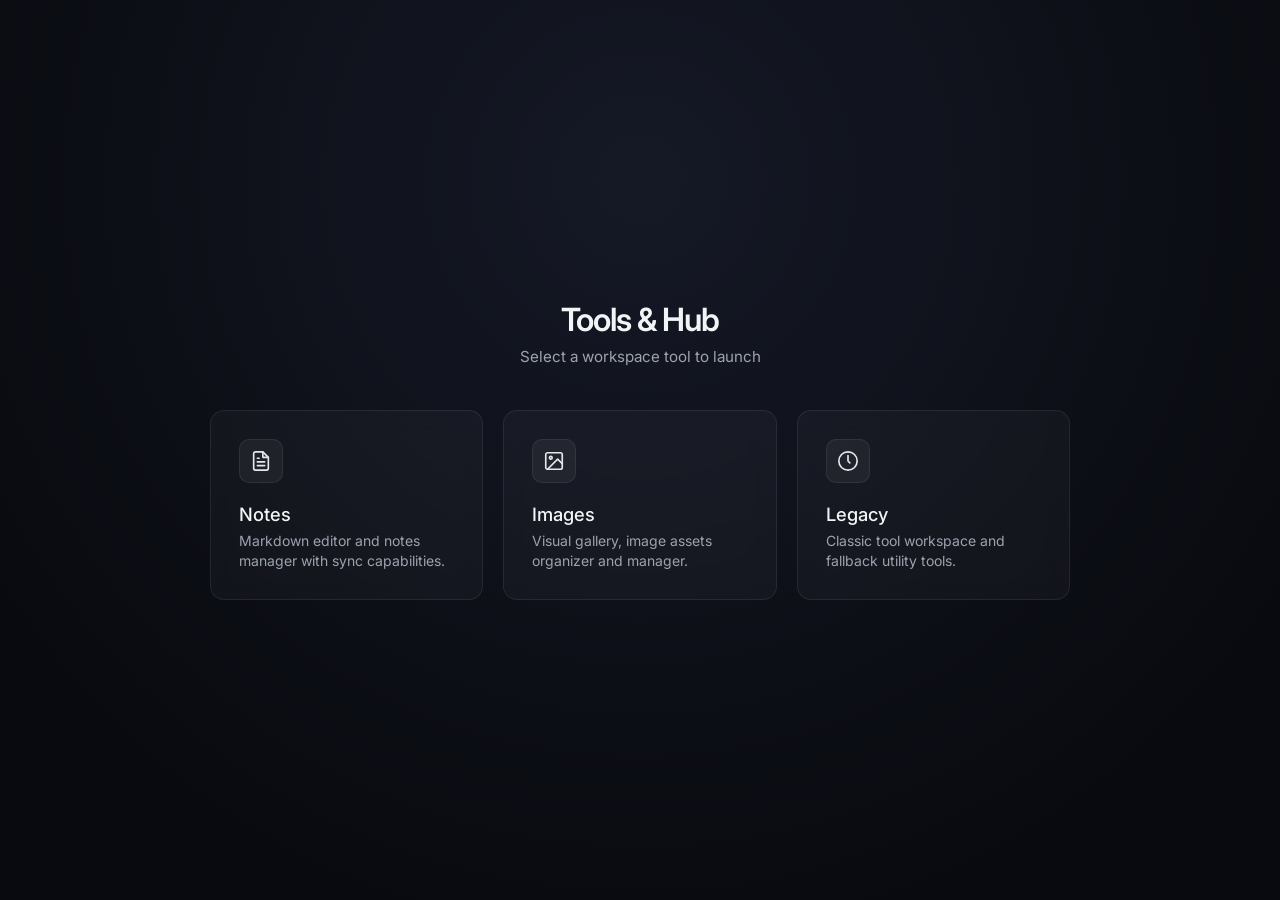
==== index.html @ 608db0ad "bug-fixation" ====
<!DOCTYPE html>
<html lang="en">
<head>
  <meta charset="UTF-8">
  <meta name="viewport" content="width=device-width, initial-scale=1.0">
  <title>Workspace Hub</title>
  <link rel="preconnect" href="https://fonts.googleapis.com">
  <link rel="preconnect" href="https://fonts.gstatic.com" crossorigin>
  <link href="https://fonts.googleapis.com/css2?family=Inter:wght@400;500;600&display=swap" rel="stylesheet">
  <style>
    :root {
      --bg: #090a0f;
      --card-bg: rgba(255, 255, 255, 0.03);
      --card-border: rgba(255, 255, 255, 0.08);
      --card-hover-border: rgba(255, 255, 255, 0.22);
      --card-hover-bg: rgba(255, 255, 255, 0.06);
      --text-main: #f3f4f6;
      --text-muted: #9ca3af;
      --accent: #3b82f6;
    }

    * {
      box-sizing: border-box;
      margin: 0;
      padding: 0;
    }

    body {
      font-family: 'Inter', -apple-system, BlinkMacSystemFont, sans-serif;
      background: radial-gradient(circle at 50% 20%, #151926 0%, var(--bg) 80%);
      color: var(--text-main);
      min-height: 100vh;
      display: flex;
      flex-direction: column;
      align-items: center;
      justify-content: center;
      padding: 2rem 1.5rem;
    }

    header {
      text-align: center;
      margin-bottom: 2.75rem;
    }

    header h1 {
      font-size: 2rem;
      font-weight: 600;
      letter-spacing: -0.03em;
      margin-bottom: 0.5rem;
    }

    header p {
      font-size: 0.95rem;
      color: var(--text-muted);
    }

    .grid {
      display: grid;
      grid-template-columns: repeat(auto-fit, minmax(240px, 1fr));
      gap: 1.25rem;
      width: 100%;
      max-width: 860px;
    }

    .card {
      position: relative;
      display: flex;
      flex-direction: column;
      align-items: flex-start;
      padding: 1.75rem;
      background: var(--card-bg);
      border: 1px solid var(--card-border);
      border-radius: 14px;
      text-decoration: none;
      color: inherit;
      backdrop-filter: blur(10px);
      -webkit-backdrop-filter: blur(10px);
      transition: all 0.2s cubic-bezier(0.16, 1, 0.3, 1);
    }

    .card:hover {
      transform: translateY(-3px);
      border-color: var(--card-hover-border);
      background: var(--card-hover-bg);
      box-shadow: 0 12px 32px rgba(0, 0, 0, 0.4);
    }

    .icon-wrapper {
      width: 44px;
      height: 44px;
      display: flex;
      align-items: center;
      justify-content: center;
      border-radius: 10px;
      background: rgba(255, 255, 255, 0.05);
      border: 1px solid rgba(255, 255, 255, 0.07);
      margin-bottom: 1.25rem;
      color: #e5e7eb;
      transition: background 0.2s ease, transform 0.2s ease;
    }

    .card:hover .icon-wrapper {
      background: rgba(255, 255, 255, 0.1);
      transform: scale(1.05);
    }

    .card h2 {
      font-size: 1.15rem;
      font-weight: 500;
      margin-bottom: 0.4rem;
      display: flex;
      align-items: center;
      gap: 0.4rem;
      width: 100%;
    }

    .card h2 .arrow {
      margin-left: auto;
      font-size: 0.9rem;
      opacity: 0;
      transform: translateX(-4px);
      transition: all 0.2s ease;
      color: var(--text-muted);
    }

    .card:hover h2 .arrow {
      opacity: 1;
      transform: translateX(0);
      color: var(--text-main);
    }

    .card p {
      font-size: 0.875rem;
      color: var(--text-muted);
      line-height: 1.45;
    }

    @media (max-width: 640px) {
      .grid {
        grid-template-columns: 1fr;
      }
      header h1 {
        font-size: 1.6rem;
      }
    }
  </style>
</head>
<body>

  <header>
    <h1>Tools & Hub</h1>
    <p>Select a workspace tool to launch</p>
  </header>

  <main class="grid">
    <!-- Notes Card -->
    <a href="notes.html" class="card">
      <div class="icon-wrapper">
        <svg width="22" height="22" viewBox="0 0 24 24" fill="none" stroke="currentColor" stroke-width="1.8" stroke-linecap="round" stroke-linejoin="round">
          <path d="M14 2H6a2 2 0 0 0-2 2v16a2 2 0 0 0 2 2h12a2 2 0 0 0 2-2V8z"></path>
          <polyline points="14 2 14 8 20 8"></polyline>
          <line x1="16" y1="13" x2="8" y2="13"></line>
          <line x1="16" y1="17" x2="8" y2="17"></line>
          <line x1="10" y1="9" x2="8" y2="9"></line>
        </svg>
      </div>
      <h2>Notes <span class="arrow">→</span></h2>
      <p>Markdown editor and notes manager with sync capabilities.</p>
    </a>

    <!-- Images Card -->
    <a href="images.html" class="card">
      <div class="icon-wrapper">
        <svg width="22" height="22" viewBox="0 0 24 24" fill="none" stroke="currentColor" stroke-width="1.8" stroke-linecap="round" stroke-linejoin="round">
          <rect x="3" y="3" width="18" height="18" rx="2" ry="2"></rect>
          <circle cx="8.5" cy="8.5" r="1.5"></circle>
          <polyline points="21 15 16 10 5 21"></polyline>
        </svg>
      </div>
      <h2>Images <span class="arrow">→</span></h2>
      <p>Visual gallery, image assets organizer and manager.</p>
    </a>

    <!-- Legacy Card -->
    <a href="legacy/index.html" class="card">
      <div class="icon-wrapper">
        <svg width="22" height="22" viewBox="0 0 24 24" fill="none" stroke="currentColor" stroke-width="1.8" stroke-linecap="round" stroke-linejoin="round">
          <circle cx="12" cy="12" r="10"></circle>
          <polyline points="12 6 12 12 14 14"></polyline>
        </svg>
      </div>
      <h2>Legacy <span class="arrow">→</span></h2>
      <p>Classic tool workspace and fallback utility tools.</p>
    </a>
  </main>

</body>
</html>
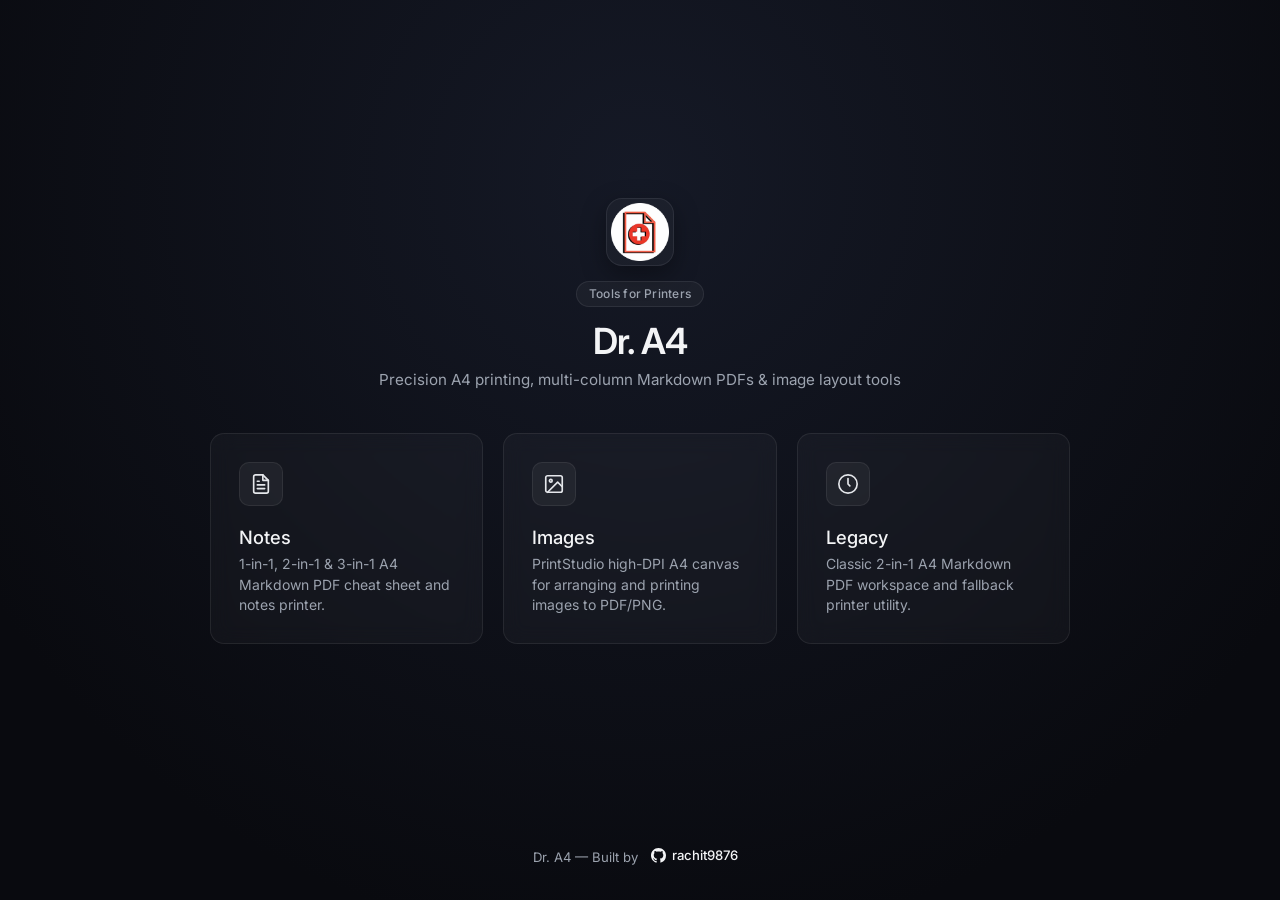
==== commit 213436dc: "new logo" ====
--- a/index.html
+++ b/index.html
@@ -3,7 +3,98 @@
 <head>
   <meta charset="UTF-8">
   <meta name="viewport" content="width=device-width, initial-scale=1.0">
-  <title>Workspace Hub</title>
+  <title>Dr. A4 (Dr A4) — Tools for Printers, A4 Cheat Sheets &amp; Print Layout Studio</title>
+
+  <!-- Primary SEO Meta Tags -->
+  <meta name="title" content="Dr. A4 (Dr A4) — Tools for Printers, A4 Cheat Sheets &amp; Print Layout Studio">
+  <meta name="description" content="Dr. A4 (Dr A4) by rachit9876: Minimalist web tools for printers. Create multi-column A4 Markdown PDF cheat sheets, high-DPI print image layouts, and print-ready documents.">
+  <meta name="keywords" content="Dr. A4, Dr A4, tools for printers, A4 printer tools, A4 cheat sheet generator, A4 markdown PDF, print layout studio, A4 image printer, 2-in-1 A4 print, 3-in-1 A4 print, rachit9876">
+  <meta name="author" content="rachit9876">
+  <meta name="robots" content="index, follow, max-image-preview:large, max-snippet:-1">
+  <meta name="application-name" content="Dr. A4">
+  <meta name="theme-color" content="#090a0f">
+
+  <!-- Favicons -->
+  <link rel="icon" type="image/webp" href="logo.webp">
+  <link rel="shortcut icon" type="image/webp" href="logo.webp">
+  <link rel="apple-touch-icon" href="logo.webp">
+
+  <!-- Open Graph / Social -->
+  <meta property="og:type" content="website">
+  <meta property="og:site_name" content="Dr. A4">
+  <meta property="og:title" content="Dr. A4 (Dr A4) — Tools for Printers">
+  <meta property="og:description" content="Precision A4 printing utilities: multi-column Markdown PDF cheat sheets, high-DPI image print layout studio, and classic A4 print tools by rachit9876.">
+  <meta property="og:image" content="logo.webp">
+  <meta property="og:image:type" content="image/webp">
+  <meta property="og:image:alt" content="Dr. A4 — Tools for Printers Logo">
+
+  <!-- Twitter Card -->
+  <meta name="twitter:card" content="summary_large_image">
+  <meta name="twitter:title" content="Dr. A4 (Dr A4) — Tools for Printers">
+  <meta name="twitter:description" content="Precision A4 printing utilities: multi-column Markdown PDF cheat sheets and high-DPI image print layout studio by rachit9876.">
+  <meta name="twitter:image" content="logo.webp">
+  <meta name="twitter:image:alt" content="Dr. A4 — Tools for Printers Logo">
+
+  <!-- JSON-LD Structured Data for Search Engines -->
+  <script type="application/ld+json">
+  {
+    "@context": "https://schema.org",
+    "@graph": [
+      {
+        "@type": "WebSite",
+        "name": "Dr. A4",
+        "alternateName": ["Dr A4", "Dr. A4 Printer Tools", "Dr A4 Tools for Printers"],
+        "image": "logo.webp",
+        "description": "Minimalist web tools for printers: multi-column A4 Markdown PDF cheat sheets and high-DPI image print layout studio.",
+        "author": {
+          "@type": "Person",
+          "name": "rachit9876",
+          "url": "https://github.com/rachit9876"
+        }
+      },
+      {
+        "@type": "SoftwareApplication",
+        "name": "Dr. A4",
+        "alternateName": "Dr A4",
+        "image": "logo.webp",
+        "applicationCategory": "UtilitiesApplication",
+        "operatingSystem": "Web Browser",
+        "offers": {
+          "@type": "Offer",
+          "price": "0",
+          "priceCurrency": "USD"
+        },
+        "description": "Suite of tools for printers including A4 Markdown PDF Notes pagination, PrintStudio A4 image canvas, and Legacy 2-in-1 A4 sheet generator.",
+        "creator": {
+          "@type": "Person",
+          "name": "rachit9876",
+          "sameAs": "https://github.com/rachit9876"
+        },
+        "hasPart": [
+          {
+            "@type": "WebApplication",
+            "name": "Dr. A4 Notes — A4 Markdown PDF",
+            "url": "notes.html",
+            "description": "Multi-column 1-in-1, 2-in-1, and 3-in-1 A4 Markdown PDF cheat sheet generator."
+          },
+          {
+            "@type": "WebApplication",
+            "name": "Dr. A4 Images — PrintStudio",
+            "url": "images.html",
+            "description": "High-DPI A4 image print layout studio with PDF, PNG, and JPEG export."
+          },
+          {
+            "@type": "WebApplication",
+            "name": "Dr. A4 Legacy",
+            "url": "legacy/index.html",
+            "description": "Classic 2-in-1 A4 Markdown PDF print workspace."
+          }
+        ]
+      }
+    ]
+  }
+  </script>
+
   <link rel="preconnect" href="https://fonts.googleapis.com">
   <link rel="preconnect" href="https://fonts.gstatic.com" crossorigin>
   <link href="https://fonts.googleapis.com/css2?family=Inter:wght@400;500;600&display=swap" rel="stylesheet">
@@ -33,20 +124,59 @@
       display: flex;
       flex-direction: column;
       align-items: center;
+      justify-content: space-between;
+      padding: 3rem 1.5rem 2rem;
+    }
+
+    .center-wrap {
+      display: flex;
+      flex-direction: column;
+      align-items: center;
       justify-content: center;
-      padding: 2rem 1.5rem;
+      flex: 1;
+      width: 100%;
     }
 
     header {
       text-align: center;
       margin-bottom: 2.75rem;
+      display: flex;
+      flex-direction: column;
+      align-items: center;
+    }
+
+    .brand-logo {
+      width: 68px;
+      height: 68px;
+      object-fit: contain;
+      border-radius: 16px;
+      margin-bottom: 0.9rem;
+      border: 1px solid var(--card-border);
+      background: rgba(255, 255, 255, 0.03);
+      padding: 4px;
+      box-shadow: 0 8px 24px rgba(0, 0, 0, 0.35);
+    }
+
+    .badge {
+      display: inline-flex;
+      align-items: center;
+      gap: 0.4rem;
+      font-size: 0.75rem;
+      font-weight: 500;
+      color: var(--text-muted);
+      background: rgba(255, 255, 255, 0.04);
+      border: 1px solid var(--card-border);
+      padding: 0.28rem 0.75rem;
+      border-radius: 999px;
+      margin-bottom: 0.75rem;
+      letter-spacing: 0.02em;
     }
 
     header h1 {
-      font-size: 2rem;
+      font-size: 2.25rem;
       font-weight: 600;
       letter-spacing: -0.03em;
-      margin-bottom: 0.5rem;
+      margin-bottom: 0.45rem;
     }
 
     header p {
@@ -135,64 +265,101 @@
       line-height: 1.45;
     }
 
+    footer {
+      margin-top: 3rem;
+      text-align: center;
+      font-size: 0.82rem;
+      color: var(--text-muted);
+    }
+
+    footer a {
+      color: var(--text-main);
+      text-decoration: none;
+      font-weight: 500;
+      display: inline-flex;
+      align-items: center;
+      gap: 0.35rem;
+      padding: 0.3rem 0.6rem;
+      border-radius: 6px;
+      transition: background 0.15s ease;
+    }
+
+    footer a:hover {
+      background: rgba(255, 255, 255, 0.06);
+    }
+
     @media (max-width: 640px) {
       .grid {
         grid-template-columns: 1fr;
       }
       header h1 {
-        font-size: 1.6rem;
+        font-size: 1.8rem;
       }
     }
   </style>
 </head>
 <body>
 
-  <header>
-    <h1>Tools & Hub</h1>
-    <p>Select a workspace tool to launch</p>
-  </header>
-
-  <main class="grid">
-    <!-- Notes Card -->
-    <a href="notes.html" class="card">
-      <div class="icon-wrapper">
-        <svg width="22" height="22" viewBox="0 0 24 24" fill="none" stroke="currentColor" stroke-width="1.8" stroke-linecap="round" stroke-linejoin="round">
-          <path d="M14 2H6a2 2 0 0 0-2 2v16a2 2 0 0 0 2 2h12a2 2 0 0 0 2-2V8z"></path>
-          <polyline points="14 2 14 8 20 8"></polyline>
-          <line x1="16" y1="13" x2="8" y2="13"></line>
-          <line x1="16" y1="17" x2="8" y2="17"></line>
-          <line x1="10" y1="9" x2="8" y2="9"></line>
-        </svg>
-      </div>
-      <h2>Notes <span class="arrow">→</span></h2>
-      <p>Markdown editor and notes manager with sync capabilities.</p>
+  <div class="center-wrap">
+    <header>
+      <img src="logo.webp" alt="Dr. A4 Logo" class="brand-logo" width="68" height="68">
+      <div class="badge">Tools for Printers</div>
+      <h1>Dr. A4</h1>
+      <p>Precision A4 printing, multi-column Markdown PDFs &amp; image layout tools</p>
+    </header>
+
+    <main class="grid" aria-label="Dr. A4 Printer Tools">
+      <!-- Notes Card -->
+      <a href="notes.html" class="card" title="Dr. A4 Notes — Multi-Column A4 Markdown PDF Generator">
+        <div class="icon-wrapper" aria-hidden="true">
+          <svg width="22" height="22" viewBox="0 0 24 24" fill="none" stroke="currentColor" stroke-width="1.8" stroke-linecap="round" stroke-linejoin="round">
+            <path d="M14 2H6a2 2 0 0 0-2 2v16a2 2 0 0 0 2 2h12a2 2 0 0 0 2-2V8z"></path>
+            <polyline points="14 2 14 8 20 8"></polyline>
+            <line x1="16" y1="13" x2="8" y2="13"></line>
+            <line x1="16" y1="17" x2="8" y2="17"></line>
+            <line x1="10" y1="9" x2="8" y2="9"></line>
+          </svg>
+        </div>
+        <h2>Notes <span class="arrow">→</span></h2>
+        <p>1-in-1, 2-in-1 &amp; 3-in-1 A4 Markdown PDF cheat sheet and notes printer.</p>
+      </a>
+
+      <!-- Images Card -->
+      <a href="images.html" class="card" title="Dr. A4 Images — High-DPI A4 Print Layout Studio">
+        <div class="icon-wrapper" aria-hidden="true">
+          <svg width="22" height="22" viewBox="0 0 24 24" fill="none" stroke="currentColor" stroke-width="1.8" stroke-linecap="round" stroke-linejoin="round">
+            <rect x="3" y="3" width="18" height="18" rx="2" ry="2"></rect>
+            <circle cx="8.5" cy="8.5" r="1.5"></circle>
+            <polyline points="21 15 16 10 5 21"></polyline>
+          </svg>
+        </div>
+        <h2>Images <span class="arrow">→</span></h2>
+        <p>PrintStudio high-DPI A4 canvas for arranging and printing images to PDF/PNG.</p>
+      </a>
+
+      <!-- Legacy Card -->
+      <a href="legacy/index.html" class="card" title="Dr. A4 Legacy — Classic 2-in-1 A4 Print Tool">
+        <div class="icon-wrapper" aria-hidden="true">
+          <svg width="22" height="22" viewBox="0 0 24 24" fill="none" stroke="currentColor" stroke-width="1.8" stroke-linecap="round" stroke-linejoin="round">
+            <circle cx="12" cy="12" r="10"></circle>
+            <polyline points="12 6 12 12 14 14"></polyline>
+          </svg>
+        </div>
+        <h2>Legacy <span class="arrow">→</span></h2>
+        <p>Classic 2-in-1 A4 Markdown PDF workspace and fallback printer utility.</p>
+      </a>
+    </main>
+  </div>
+
+  <footer>
+    <span>Dr. A4 — Built by</span>
+    <a href="https://github.com/rachit9876" target="_blank" rel="noopener noreferrer" aria-label="rachit9876 on GitHub">
+      <svg width="15" height="15" viewBox="0 0 24 24" fill="currentColor" aria-hidden="true">
+        <path d="M12 0C5.37 0 0 5.37 0 12c0 5.31 3.435 9.795 8.205 11.385.6.105.825-.255.825-.57 0-.285-.015-1.23-.015-2.235-3.015.555-3.795-.735-4.035-1.41-.135-.345-.72-1.41-1.23-1.695-.42-.225-1.02-.78-.015-.795.945-.015 1.62.87 1.845 1.23 1.08 1.815 2.805 1.305 3.495.99.105-.78.42-1.305.765-1.605-2.67-.3-5.46-1.335-5.46-5.925 0-1.305.465-2.385 1.23-3.225-.12-.3-.54-1.53.12-3.18 0 0 1.005-.315 3.3 1.23.96-.27 1.98-.405 3-.405s2.04.135 3 .405c2.295-1.56 3.3-1.23 3.3-1.23.66 1.65.24 2.88.12 3.18.765.84 1.23 1.905 1.23 3.225 0 4.605-2.805 5.625-5.475 5.925.435.375.81 1.095.81 2.22 0 1.605-.015 2.895-.015 3.3 0 .315.225.69.825.57A12.02 12.02 0 0 0 24 12c0-6.63-5.37-12-12-12z"/>
+      </svg>
+      rachit9876
     </a>
-
-    <!-- Images Card -->
-    <a href="images.html" class="card">
-      <div class="icon-wrapper">
-        <svg width="22" height="22" viewBox="0 0 24 24" fill="none" stroke="currentColor" stroke-width="1.8" stroke-linecap="round" stroke-linejoin="round">
-          <rect x="3" y="3" width="18" height="18" rx="2" ry="2"></rect>
-          <circle cx="8.5" cy="8.5" r="1.5"></circle>
-          <polyline points="21 15 16 10 5 21"></polyline>
-        </svg>
-      </div>
-      <h2>Images <span class="arrow">→</span></h2>
-      <p>Visual gallery, image assets organizer and manager.</p>
-    </a>
-
-    <!-- Legacy Card -->
-    <a href="legacy/index.html" class="card">
-      <div class="icon-wrapper">
-        <svg width="22" height="22" viewBox="0 0 24 24" fill="none" stroke="currentColor" stroke-width="1.8" stroke-linecap="round" stroke-linejoin="round">
-          <circle cx="12" cy="12" r="10"></circle>
-          <polyline points="12 6 12 12 14 14"></polyline>
-        </svg>
-      </div>
-      <h2>Legacy <span class="arrow">→</span></h2>
-      <p>Classic tool workspace and fallback utility tools.</p>
-    </a>
-  </main>
+  </footer>
 
 </body>
 </html>
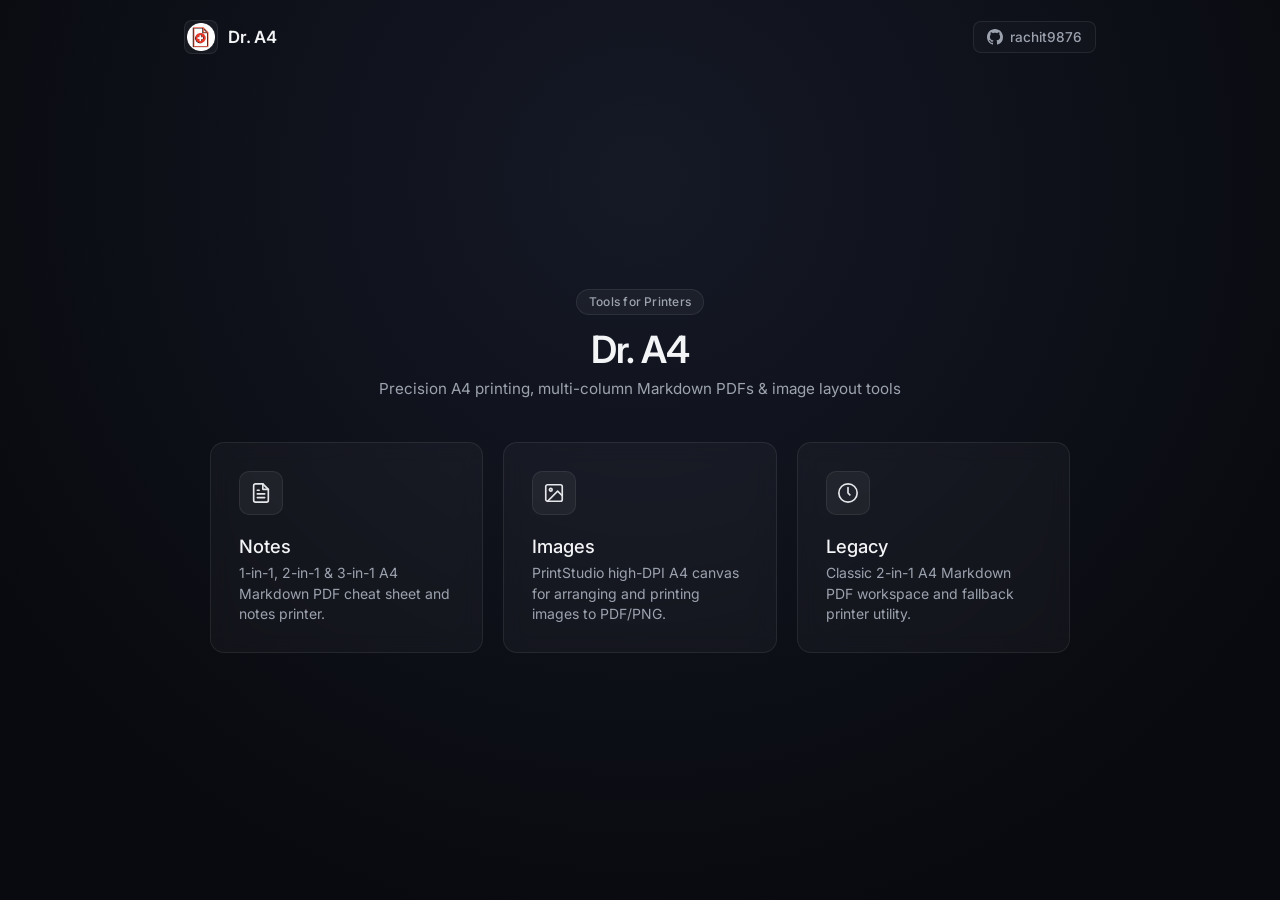
==== commit c72d725f: "Update index.html" ====
--- a/index.html
+++ b/index.html
@@ -123,9 +123,59 @@
       min-height: 100vh;
       display: flex;
       flex-direction: column;
+    }
+
+    /* Top Minimalist Navbar */
+    .navbar {
+      width: 100%;
+      max-width: 960px;
+      margin: 0 auto;
+      padding: 1.25rem 1.5rem;
+      display: flex;
       align-items: center;
       justify-content: space-between;
-      padding: 3rem 1.5rem 2rem;
+    }
+
+    .nav-brand {
+      display: inline-flex;
+      align-items: center;
+      gap: 0.65rem;
+      text-decoration: none;
+      color: var(--text-main);
+      font-weight: 600;
+      font-size: 1.05rem;
+      letter-spacing: -0.02em;
+    }
+
+    .nav-logo {
+      width: 34px;
+      height: 34px;
+      object-fit: contain;
+      border-radius: 8px;
+      border: 1px solid var(--card-border);
+      background: rgba(255, 255, 255, 0.04);
+      padding: 2px;
+    }
+
+    .nav-github {
+      display: inline-flex;
+      align-items: center;
+      gap: 0.45rem;
+      color: var(--text-muted);
+      text-decoration: none;
+      font-size: 0.85rem;
+      font-weight: 500;
+      padding: 0.45rem 0.8rem;
+      border-radius: 8px;
+      border: 1px solid var(--card-border);
+      background: rgba(255, 255, 255, 0.02);
+      transition: all 0.15s ease;
+    }
+
+    .nav-github:hover {
+      color: var(--text-main);
+      border-color: var(--card-hover-border);
+      background: rgba(255, 255, 255, 0.06);
     }
 
     .center-wrap {
@@ -135,6 +185,7 @@
       justify-content: center;
       flex: 1;
       width: 100%;
+      padding: 2rem 1.5rem 4rem;
     }
 
     header {
@@ -143,18 +194,6 @@
       display: flex;
       flex-direction: column;
       align-items: center;
-    }
-
-    .brand-logo {
-      width: 68px;
-      height: 68px;
-      object-fit: contain;
-      border-radius: 16px;
-      margin-bottom: 0.9rem;
-      border: 1px solid var(--card-border);
-      background: rgba(255, 255, 255, 0.03);
-      padding: 4px;
-      box-shadow: 0 8px 24px rgba(0, 0, 0, 0.35);
     }
 
     .badge {
@@ -173,7 +212,7 @@
     }
 
     header h1 {
-      font-size: 2.25rem;
+      font-size: 2.35rem;
       font-weight: 600;
       letter-spacing: -0.03em;
       margin-bottom: 0.45rem;
@@ -265,44 +304,35 @@
       line-height: 1.45;
     }
 
-    footer {
-      margin-top: 3rem;
-      text-align: center;
-      font-size: 0.82rem;
-      color: var(--text-muted);
-    }
-
-    footer a {
-      color: var(--text-main);
-      text-decoration: none;
-      font-weight: 500;
-      display: inline-flex;
-      align-items: center;
-      gap: 0.35rem;
-      padding: 0.3rem 0.6rem;
-      border-radius: 6px;
-      transition: background 0.15s ease;
-    }
-
-    footer a:hover {
-      background: rgba(255, 255, 255, 0.06);
-    }
-
     @media (max-width: 640px) {
       .grid {
         grid-template-columns: 1fr;
       }
       header h1 {
-        font-size: 1.8rem;
+        font-size: 1.85rem;
       }
     }
   </style>
 </head>
 <body>
 
+  <!-- Top Navbar -->
+  <nav class="navbar" aria-label="Main Navigation">
+    <a href="index.html" class="nav-brand">
+      <img src="logo.webp" alt="Dr. A4 Logo" class="nav-logo" width="34" height="34">
+      <span>Dr. A4</span>
+    </a>
+
+    <a href="https://github.com/rachit9876" target="_blank" rel="noopener noreferrer" class="nav-github" aria-label="rachit9876 on GitHub">
+      <svg width="16" height="16" viewBox="0 0 24 24" fill="currentColor" aria-hidden="true">
+        <path d="M12 0C5.37 0 0 5.37 0 12c0 5.31 3.435 9.795 8.205 11.385.6.105.825-.255.825-.57 0-.285-.015-1.23-.015-2.235-3.015.555-3.795-.735-4.035-1.41-.135-.345-.72-1.41-1.23-1.695-.42-.225-1.02-.78-.015-.795.945-.015 1.62.87 1.845 1.23 1.08 1.815 2.805 1.305 3.495.99.105-.78.42-1.305.765-1.605-2.67-.3-5.46-1.335-5.46-5.925 0-1.305.465-2.385 1.23-3.225-.12-.3-.54-1.53.12-3.18 0 0 1.005-.315 3.3 1.23.96-.27 1.98-.405 3-.405s2.04.135 3 .405c2.295-1.56 3.3-1.23 3.3-1.23.66 1.65.24 2.88.12 3.18.765.84 1.23 1.905 1.23 3.225 0 4.605-2.805 5.625-5.475 5.925.435.375.81 1.095.81 2.22 0 1.605-.015 2.895-.015 3.3 0 .315.225.69.825.57A12.02 12.02 0 0 0 24 12c0-6.63-5.37-12-12-12z"/>
+      </svg>
+      <span>rachit9876</span>
+    </a>
+  </nav>
+
   <div class="center-wrap">
     <header>
-      <img src="logo.webp" alt="Dr. A4 Logo" class="brand-logo" width="68" height="68">
       <div class="badge">Tools for Printers</div>
       <h1>Dr. A4</h1>
       <p>Precision A4 printing, multi-column Markdown PDFs &amp; image layout tools</p>
@@ -351,15 +381,5 @@
     </main>
   </div>
 
-  <footer>
-    <span>Dr. A4 — Built by</span>
-    <a href="https://github.com/rachit9876" target="_blank" rel="noopener noreferrer" aria-label="rachit9876 on GitHub">
-      <svg width="15" height="15" viewBox="0 0 24 24" fill="currentColor" aria-hidden="true">
-        <path d="M12 0C5.37 0 0 5.37 0 12c0 5.31 3.435 9.795 8.205 11.385.6.105.825-.255.825-.57 0-.285-.015-1.23-.015-2.235-3.015.555-3.795-.735-4.035-1.41-.135-.345-.72-1.41-1.23-1.695-.42-.225-1.02-.78-.015-.795.945-.015 1.62.87 1.845 1.23 1.08 1.815 2.805 1.305 3.495.99.105-.78.42-1.305.765-1.605-2.67-.3-5.46-1.335-5.46-5.925 0-1.305.465-2.385 1.23-3.225-.12-.3-.54-1.53.12-3.18 0 0 1.005-.315 3.3 1.23.96-.27 1.98-.405 3-.405s2.04.135 3 .405c2.295-1.56 3.3-1.23 3.3-1.23.66 1.65.24 2.88.12 3.18.765.84 1.23 1.905 1.23 3.225 0 4.605-2.805 5.625-5.475 5.925.435.375.81 1.095.81 2.22 0 1.605-.015 2.895-.015 3.3 0 .315.225.69.825.57A12.02 12.02 0 0 0 24 12c0-6.63-5.37-12-12-12z"/>
-      </svg>
-      rachit9876
-    </a>
-  </footer>
-
 </body>
 </html>
